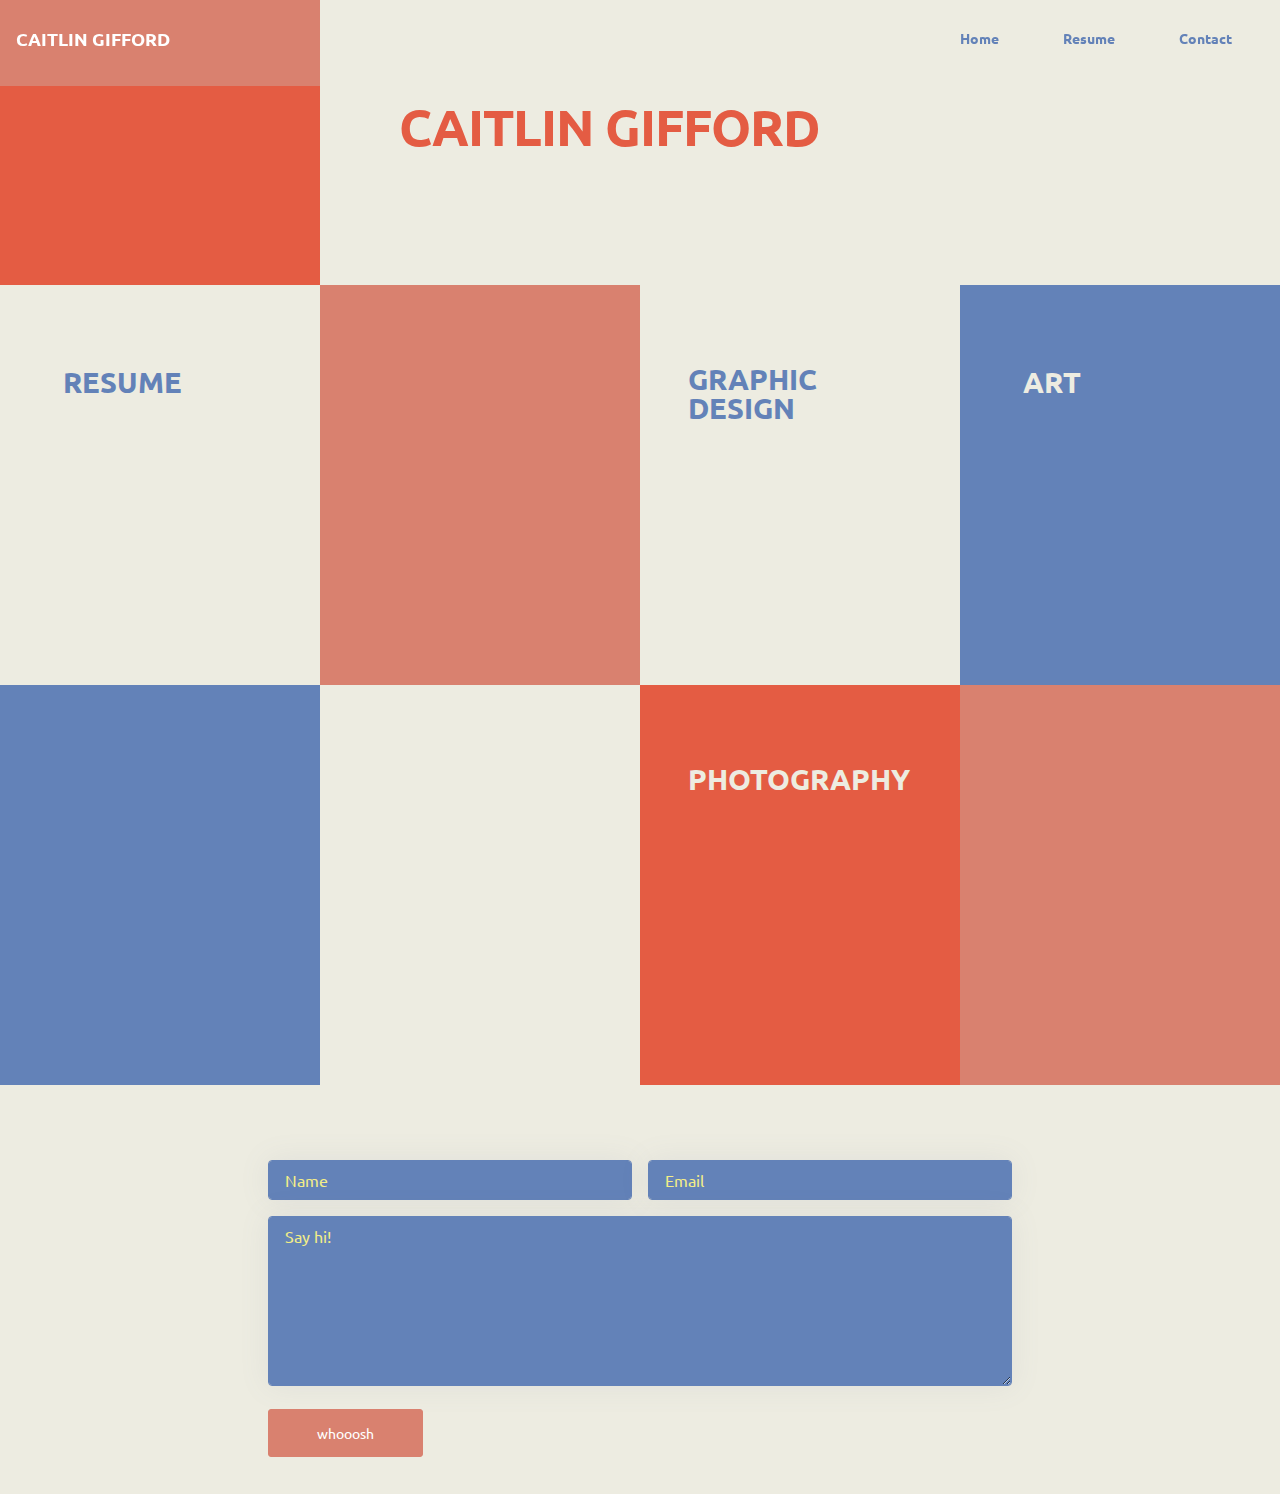
==== index.html @ 1c70c298 "create github pages" ====
<!DOCTYPE html>
<html  >
<head>
  <!-- Site made with Mobirise Website Builder v4.12.3, https://mobirise.com -->
  <meta charset="UTF-8">
  <meta http-equiv="X-UA-Compatible" content="IE=edge">
  <meta name="generator" content="Mobirise v4.12.3, mobirise.com">
  <meta name="viewport" content="width=device-width, initial-scale=1, minimum-scale=1">
  <link rel="shortcut icon" href="assets/images/favicon-caitlingifforddesign-01-2.png" type="image/x-icon">
  <meta name="description" content="Caitlin Gifford Art and Design ">
  
  
  <title>Home</title>
  <link rel="stylesheet" href="assets/tether/tether.min.css">
  <link rel="stylesheet" href="assets/bootstrap/css/bootstrap.min.css">
  <link rel="stylesheet" href="assets/bootstrap/css/bootstrap-grid.min.css">
  <link rel="stylesheet" href="assets/bootstrap/css/bootstrap-reboot.min.css">
  <link rel="stylesheet" href="assets/dropdown/css/style.css">
  <link rel="stylesheet" href="assets/theme/css/style.css">
  <link rel="preload" as="style" href="assets/mobirise/css/mbr-additional.css"><link rel="stylesheet" href="assets/mobirise/css/mbr-additional.css" type="text/css">
  
  
  
</head>
<body>
  <section class="menu cid-rwG64JC5c0" once="menu" id="menu01-17">

    

    <nav class="navbar navbar-expand beta-menu navbar-dropdown align-items-center navbar-fixed-top navbar-toggleable-sm bg-color transparent">
        <button class="navbar-toggler navbar-toggler-right" type="button" data-toggle="collapse" data-target="#navbarSupportedContent" aria-controls="navbarSupportedContent" aria-expanded="false" aria-label="Toggle navigation">
            <div class="hamburger">
                <span></span>
                <span></span>
                <span></span>
                <span></span>
            </div>
        </button>
        <div class="menu-logo">
            <div class="navbar-brand">
                
                <span class="mbr-regular navbar-caption-wrap"><a class="navbar-caption text-white display-7" href="index.html">CAITLIN GIFFORD</a></span>
            </div>
        </div>
        <div class="collapse navbar-collapse" id="navbarSupportedContent">
            <ul class="navbar-nav nav-dropdown nav-right" data-app-modern-menu="true"><li class="nav-item">
                    <a class="nav-link link text-info display-4" href="index.html">Home
                    </a>
                </li>
                
                <li class="nav-item">
                    <a class="nav-link link text-info display-4" href="page1.html">Resume</a>
                </li>
                
                <li class="nav-item">
                    <a class="nav-link link text-info display-4" href="index.html#extForm7-o">Contact
                    </a>
                </li></ul>
            
        </div>
    </nav>
</section>

<section class="header1 cid-s1j4VGGjgh" id="header005-0">
    
    
    <div class="back"></div>
    <div class="container-fluid">
        <div class="row">
            <div class="col-lg-9 block">
                <div class="content-wrapper align-left">
                    
                    <div class="content">
                        
                        <h1 class="mbr-section-title mbr-semibold mbr-black pb-4 mbr-fonts-style display-1">CAITLIN GIFFORD</h1>

                        
                        
                    </div>
                </div>
            </div>
        </div>
    </div>
</section>

<section class="header1 cid-rpSdrHNrVV" id="features002-2g">
    
    
    <div class="container-fluid">
        <div class="row">
            <div class="col-lg-3 col-md-12 block1 align-left">
                <div class="block1-over"></div>
                <div class="content-block">
                    <h3 class="mbr-section-subtitle block1-subtitle mbr-medium mbr-black pb-2 mbr-fonts-style display-4"></h3>
                    <h2 class="mbr-section-title block1-title mbr-semibold mbr-black pb-4 mbr-fonts-style display-2"><a href="page1.html"><strong>RESUME</strong></a></h2>
                    
                    
                </div>
            </div>


            <div class="col-lg-6 col-md-12 col align-left">
                <div class="overlay-wrapper">
                    <div class="overlay"></div>
                    <div class="img-content">

                    </div>
                </div>


                <div class="box-content">
                    <div class="content1">
                        <h4 class="box-title2 mbr-medium mbr-white pb-2 mbr-fonts-style display-7"></h4>
                        <h3 class="box-text2 mbr-regular mbr-white pb-2 mbr-fonts-style display-2"><a href="page3.html"><strong>GRAPHIC DESIGN&nbsp;</strong></a></h3>
                    </div>
                </div>

            </div>

            <div class="col-lg-3 col-md-12 block2 align-left">
                <div class="block2-over"></div>
                <div class="content-block">
                    <h3 class="mbr-section-subtitle block2-subtitle mbr-medium mbr-black pb-2 mbr-fonts-style display-4"></h3>
                    <h2 class="mbr-section-title block2-title mbr-semibold mbr-black pb-4 mbr-fonts-style display-2"><a href="page2.html" class="text-secondary"><strong>ART</strong></a></h2>
                    
                    
                </div>
            </div>


        </div>
    </div>
</section>

<section class="header1 cid-s1pB0xmTWx" id="features002-m">
    
    
    <div class="container-fluid">
        <div class="row">
            <div class="col-lg-3 col-md-12 block1 align-left">
                <div class="block1-over"></div>
                <div class="content-block">
                    <h3 class="mbr-section-subtitle block1-subtitle mbr-medium mbr-black pb-2 mbr-fonts-style display-4"></h3>
                    <h2 class="mbr-section-title block1-title mbr-semibold mbr-black pb-4 mbr-fonts-style display-2"></h2>
                    
                    
                </div>
            </div>


            <div class="col-lg-6 col-md-12 col align-left">
                <div class="overlay-wrapper">
                    <div class="overlay"></div>
                    <div class="img-content">

                    </div>
                </div>


                <div class="box-content">
                    <div class="content1">
                        <h4 class="box-title2 mbr-medium mbr-white pb-2 mbr-fonts-style display-7"></h4>
                        <h3 class="box-text2 mbr-regular mbr-white pb-2 mbr-fonts-style display-2"><a href="page4.html" class="text-secondary"><strong>PHOTOGRAPHY&nbsp;</strong></a></h3>
                    </div>
                </div>

            </div>

            <div class="col-lg-3 col-md-12 block2 align-left">
                <div class="block2-over"></div>
                <div class="content-block">
                    <h3 class="mbr-section-subtitle block2-subtitle mbr-medium mbr-black pb-2 mbr-fonts-style display-4"></h3>
                    <h2 class="mbr-section-title block2-title mbr-semibold mbr-black pb-4 mbr-fonts-style display-2"></h2>
                    
                    
                </div>
            </div>


        </div>
    </div>
</section>

<section class="extForm cid-s1pKgUX7VY" id="extForm7-o">

    

    
    <div class="container">
        <div class="row main-row justify-content-center">
            <div class="col-sm-12 col-lg-8 col-md-6" data-form-type="formoid">
                <!---Formbuilder Form--->
                <form action="https://mobirise.com/" method="POST" class="mbr-form form-with-styler" data-form-title="My Mobirise Form"><input type="hidden" name="email" data-form-email="true" value="YUeRSfAEABxk+MjF9MO1iH1zHotUJWK3sCUIrBmjVXN9QDctt7824IEZAsTvA6Ivo+OPs8tyN3FuTp7xPEj3yEa+iIQTuWq/Oi/Jd8iZBHuQ1T+pbTKXSE/bW3TVcqjr.eL4cRX+epqL/TpnUzZILh96LIS01dT4Ep2S8Vpt0z4IGR+eZX6Mdc6tx3ExCYS8i8AF77+f47vpxjeq8NVHGY8sERDnj4ial8GG+r4kq3CIaRrPiSqk/H1ucD4bDtUEj">
                    <div class="row">
                        <div hidden="hidden" data-form-alert="" class="alert alert-success col-12">Thanks for filling out the form!</div>
                        <div hidden="hidden" data-form-alert-danger="" class="alert alert-danger col-12">
                        </div>
                    </div>
                    <div class="dragArea row">
                        <div class="col-md-12 col-lg-6 form-group" data-for="firstname">
                            <input type="text" name="firstname" placeholder="Name" data-form-field="First Name" required="required" class="form-control display-7" id="firstname-extForm7-o">
                        </div>
                        <div class="col-md-12 col-lg-6 form-group" data-for="email">
                            <input type="email" name="email" placeholder="Email" data-form-field="Email" required="required" class="form-control display-7" id="email-extForm7-o">
                        </div>
                        
                        
                        <div data-for="message" class="col-md-12 form-group">
                            <textarea name="message" placeholder="Say hi! " data-form-field="Message" class="form-control display-7" id="message-extForm7-o"></textarea>
                        </div>
                        <div class="col-md-12 input-group-btn"><button type="submit" class="btn btn-form btn-warning display-4">whooosh</button></div>
                    </div>
                </form><!---Formbuilder Form--->
            </div>
            
        </div>
   </div>
</section>


  <script src="assets/web/assets/jquery/jquery.min.js"></script>
  <script src="assets/popper/popper.min.js"></script>
  <script src="assets/tether/tether.min.js"></script>
  <script src="assets/bootstrap/js/bootstrap.min.js"></script>
  <script src="assets/smoothscroll/smooth-scroll.js"></script>
  <script src="assets/dropdown/js/nav-dropdown.js"></script>
  <script src="assets/dropdown/js/navbar-dropdown.js"></script>
  <script src="assets/touchswipe/jquery.touch-swipe.min.js"></script>
  <script src="assets/theme/js/script.js"></script>
  <script src="assets/formoid/formoid.min.js"></script>
  
  
</body>
</html>
---- assets/dropdown/css/style.css ----
.navbar-dropdown {
  left: 0;
  padding: 0;
  position: absolute;
  right: 0;
  top: 0;
  transition: all 0.45s ease;
  z-index: 1030;
  background: #282828; }
  .navbar-dropdown .navbar-logo {
    margin-right: 0.8rem;
    transition: margin 0.3s ease-in-out;
    vertical-align: middle; }
    .navbar-dropdown .navbar-logo img {
      height: 3.125rem;
      transition: all 0.3s ease-in-out; }
    .navbar-dropdown .navbar-logo.mbr-iconfont {
      font-size: 3.125rem;
      line-height: 3.125rem; }
  .navbar-dropdown .navbar-caption {
    font-weight: 700;
    white-space: normal;
    vertical-align: -4px;
    line-height: 3.125rem !important; }
    .navbar-dropdown .navbar-caption, .navbar-dropdown .navbar-caption:hover {
      color: inherit;
      text-decoration: none; }
  .navbar-dropdown .mbr-iconfont + .navbar-caption {
    vertical-align: -1px; }
  .navbar-dropdown.navbar-fixed-top {
    position: fixed; }
  .navbar-dropdown .navbar-brand span {
    vertical-align: -4px; }
  .navbar-dropdown.bg-color.transparent {
    background: none; }
  .navbar-dropdown.navbar-short .navbar-brand {
    padding: 0.625rem 0; }
    .navbar-dropdown.navbar-short .navbar-brand span {
      vertical-align: -1px; }
  .navbar-dropdown.navbar-short .navbar-caption {
    line-height: 2.375rem !important;
    vertical-align: -2px; }
  .navbar-dropdown.navbar-short .navbar-logo {
    margin-right: 0.5rem; }
    .navbar-dropdown.navbar-short .navbar-logo img {
      height: 2.375rem; }
    .navbar-dropdown.navbar-short .navbar-logo.mbr-iconfont {
      font-size: 2.375rem;
      line-height: 2.375rem; }
  .navbar-dropdown.navbar-short .mbr-table-cell {
    height: 3.625rem; }
  .navbar-dropdown .navbar-close {
    left: 0.6875rem;
    position: fixed;
    top: 0.75rem;
    z-index: 1000; }
  .navbar-dropdown .hamburger-icon {
    content: "";
    display: inline-block;
    vertical-align: middle;
    width: 16px;
    -webkit-box-shadow: 0 -6px 0 1px #282828,0 0 0 1px #282828,0 6px 0 1px #282828;
    -moz-box-shadow: 0 -6px 0 1px #282828,0 0 0 1px #282828,0 6px 0 1px #282828;
    box-shadow: 0 -6px 0 1px #282828,0 0 0 1px #282828,0 6px 0 1px #282828; }

.dropdown-menu .dropdown-toggle[data-toggle="dropdown-submenu"]::after {
  border-bottom: 0.35em solid transparent;
  border-left: 0.35em solid;
  border-right: 0;
  border-top: 0.35em solid transparent;
  margin-left: 0.3rem; }

.dropdown-menu .dropdown-item:focus {
  outline: 0; }

.nav-dropdown {
  font-size: 0.75rem;
  font-weight: 500;
  height: auto !important; }
  .nav-dropdown .nav-btn {
    padding-left: 1rem; }
  .nav-dropdown .link {
    margin: .667em 1.667em;
    font-weight: 500;
    padding: 0;
    transition: color .2s ease-in-out; }
    .nav-dropdown .link.dropdown-toggle {
      margin-right: 2.583em; }
      .nav-dropdown .link.dropdown-toggle::after {
        margin-left: .25rem;
        border-top: 0.35em solid;
        border-right: 0.35em solid transparent;
        border-left: 0.35em solid transparent;
        border-bottom: 0; }
      .nav-dropdown .link.dropdown-toggle[aria-expanded="true"] {
        margin: 0;
        padding: 0.667em 3.263em  0.667em 1.667em; }
  .nav-dropdown .link::after,
  .nav-dropdown .dropdown-item::after {
    color: inherit; }
  .nav-dropdown .btn {
    font-size: 0.75rem;
    font-weight: 700;
    letter-spacing: 0;
    margin-bottom: 0;
    padding-left: 1.25rem;
    padding-right: 1.25rem; }
  .nav-dropdown .dropdown-menu {
    border-radius: 0;
    border: 0;
    left: 0;
    margin: 0;
    padding-bottom: 1.25rem;
    padding-top: 1.25rem;
    position: relative; }
  .nav-dropdown .dropdown-submenu {
    margin-left: 0.125rem;
    top: 0; }
  .nav-dropdown .dropdown-item {
    font-weight: 500;
    line-height: 2;
    padding: 0.3846em 4.615em 0.3846em 1.5385em;
    position: relative;
    transition: color .2s ease-in-out, background-color .2s ease-in-out; }
    .nav-dropdown .dropdown-item::after {
      margin-top: -0.3077em;
      position: absolute;
      right: 1.1538em;
      top: 50%; }
    .nav-dropdown .dropdown-item:focus, .nav-dropdown .dropdown-item:hover {
      background: none; }

@media (max-width: 767px) {
  .nav-dropdown.navbar-toggleable-sm {
    bottom: 0;
    display: none;
    left: 0;
    overflow-x: hidden;
    position: fixed;
    top: 0;
    transform: translateX(-100%);
    -ms-transform: translateX(-100%);
    -webkit-transform: translateX(-100%);
    width: 18.75rem;
    z-index: 999; } }
.nav-dropdown.navbar-toggleable-xl {
  bottom: 0;
  display: none;
  left: 0;
  overflow-x: hidden;
  position: fixed;
  top: 0;
  transform: translateX(-100%);
  -ms-transform: translateX(-100%);
  -webkit-transform: translateX(-100%);
  width: 18.75rem;
  z-index: 999; }

.nav-dropdown-sm {
  display: block !important;
  overflow-x: hidden;
  overflow: auto;
  padding-top: 3.875rem; }
  .nav-dropdown-sm::after {
    content: "";
    display: block;
    height: 3rem;
    width: 100%; }
  .nav-dropdown-sm.collapse.in ~ .navbar-close {
    display: block !important; }
  .nav-dropdown-sm.collapsing, .nav-dropdown-sm.collapse.in {
    transform: translateX(0);
    -ms-transform: translateX(0);
    -webkit-transform: translateX(0);
    transition: all 0.25s ease-out;
    -webkit-transition: all 0.25s ease-out;
    background: #282828; }
  .nav-dropdown-sm.collapsing[aria-expanded="false"] {
    transform: translateX(-100%);
    -ms-transform: translateX(-100%);
    -webkit-transform: translateX(-100%); }
  .nav-dropdown-sm .nav-item {
    display: block;
    margin-left: 0 !important;
    padding-left: 0; }
  .nav-dropdown-sm .link,
  .nav-dropdown-sm .dropdown-item {
    border-top: 1px dotted rgba(255, 255, 255, 0.1);
    font-size: 0.8125rem;
    line-height: 1.6;
    margin: 0 !important;
    padding: 0.875rem 2.4rem 0.875rem 1.5625rem !important;
    position: relative;
    white-space: normal; }
    .nav-dropdown-sm .link:focus, .nav-dropdown-sm .link:hover,
    .nav-dropdown-sm .dropdown-item:focus,
    .nav-dropdown-sm .dropdown-item:hover {
      background: rgba(0, 0, 0, 0.2) !important;
      color: #c0a375; }
  .nav-dropdown-sm .nav-btn {
    position: relative;
    padding: 1.5625rem 1.5625rem 0 1.5625rem; }
    .nav-dropdown-sm .nav-btn::before {
      border-top: 1px dotted rgba(255, 255, 255, 0.1);
      content: "";
      left: 0;
      position: absolute;
      top: 0;
      width: 100%; }
    .nav-dropdown-sm .nav-btn + .nav-btn {
      padding-top: 0.625rem; }
      .nav-dropdown-sm .nav-btn + .nav-btn::before {
        display: none; }
  .nav-dropdown-sm .btn {
    padding: 0.625rem 0; }
  .nav-dropdown-sm .dropdown-toggle[data-toggle="dropdown-submenu"]::after {
    margin-left: .25rem;
    border-top: 0.35em solid;
    border-right: 0.35em solid transparent;
    border-left: 0.35em solid transparent;
    border-bottom: 0; }
  .nav-dropdown-sm .dropdown-toggle[data-toggle="dropdown-submenu"][aria-expanded="true"]::after {
    border-top: 0;
    border-right: 0.35em solid transparent;
    border-left: 0.35em solid transparent;
    border-bottom: 0.35em solid; }
  .nav-dropdown-sm .dropdown-menu {
    margin: 0;
    padding: 0;
    position: relative;
    top: 0;
    left: 0;
    width: 100%;
    border: 0;
    float: none;
    border-radius: 0;
    background: none; }
  .nav-dropdown-sm .dropdown-submenu {
    left: 100%;
    margin-left: 0.125rem;
    margin-top: -1.25rem;
    top: 0; }

.navbar-toggleable-sm .nav-dropdown .dropdown-menu {
  position: absolute; }

.navbar-toggleable-sm .nav-dropdown .dropdown-submenu {
  left: 100%;
  margin-left: 0.125rem;
  margin-top: -1.25rem;
  top: 0; }

.navbar-toggleable-sm.opened .nav-dropdown .dropdown-menu {
  position: relative; }

.navbar-toggleable-sm.opened .nav-dropdown .dropdown-submenu {
  left: 0;
  margin-left: 00rem;
  margin-top: 0rem;
  top: 0; }

.is-builder .nav-dropdown.collapsing {
  transition: none !important; }

/*# sourceMappingURL=style.css.map */
---- assets/theme/css/style.css ----
.engine {
	position: absolute;
	text-indent: -2400px;
	text-align: center;
	padding: 0;
	top: 0;
	left: -2400px;
}/*!
 * Mobirise v4 theme (https://mobirise.com/)
 * Copyright 2017 Mobirise
 */
section {
  background-color: #eeeeee;
}

section,
.container,
.container-fluid {
  position: relative;
  word-wrap: break-word;
}

.form-control:focus {
  box-shadow: none;
}

:focus {
  outline: none;
}

a.mbr-iconfont:hover {
  text-decoration: none;
}

.article .lead p,
.article .lead ul,
.article .lead ol,
.article .lead pre,
.article .lead blockquote {
  margin-bottom: 0;
}

a {
  font-style: normal;
  font-weight: 400;
  cursor: pointer;
}

a, a:hover {
  text-decoration: none;
}

figure {
  margin-bottom: 0;
}

body {
  color: #232323;
}

h1,
h2,
h3,
h4,
h5,
h6,
.h1,
.h2,
.h3,
.h4,
.h5,
.h6,
.display-1,
.display-2,
.display-3,
.display-4 {
  line-height: 1;
  word-break: break-word;
  word-wrap: break-word;
}

b,
strong {
  font-weight: bold;
}

blockquote {
  padding: 10px 0 10px 20px;
  position: relative;
  border-left: 2px solid;
  border-color: #ff3366;
}

input:-webkit-autofill, input:-webkit-autofill:hover, input:-webkit-autofill:focus, input:-webkit-autofill:active {
  transition-delay: 9999s;
  transition-property: background-color, color;
}

textarea[type="hidden"] {
  display: none;
}

body {
  position: relative;
}

section {
  background-position: 50% 50%;
  background-repeat: no-repeat;
  background-size: cover;
}

section .mbr-background-video,
section .mbr-background-video-preview {
  position: absolute;
  bottom: 0;
  left: 0;
  right: 0;
  top: 0;
}

.hidden {
  visibility: hidden;
}

.mbr-z-index20 {
  z-index: 20;
}

/*! Base colors */
.mbr-white {
  color: #ffffff;
}

.mbr-black {
  color: #333333;
}

.mbr-bg-white {
  background-color: #ffffff;
}

.mbr-bg-black {
  background-color: #000000;
}

/*! Text-aligns */
.align-left {
  text-align: left;
}

.align-center {
  text-align: center;
}

.align-right {
  text-align: right;
}

@media (max-width: 767px) {
  .align-left,
  .align-center,
  .align-right,
  .mbr-section-btn,
  .mbr-section-title {
    text-align: center;
  }
}

/*! Font-weight  */
.mbr-light {
  font-weight: 300;
}

.mbr-regular {
  font-weight: 400;
}

.mbr-medium {
  font-weight: 500;
}

.mbr-semibold {
  font-weight: 600;
}

.mbr-bold {
  font-weight: 700;
}

/*! Media  */
.media-size-item {
  -moz-flex: 1 1 auto;
  -o-flex: 1 1 auto;
  flex: 1 1 auto;
}

.media-content {
  flex-basis: 100%;
}

.media-container-row {
  display: flex;
  flex-direction: row;
  flex-wrap: wrap;
  justify-content: center;
  align-content: center;
  align-items: start;
}

.media-container-row .media-size-item {
  width: 400px;
}

.media-container-column {
  display: flex;
  flex-direction: column;
  flex-wrap: wrap;
  justify-content: center;
  align-content: center;
  align-items: stretch;
}

.media-container-column > * {
  width: 100%;
}

@media (min-width: 992px) {
  .media-container-row {
    flex-wrap: nowrap;
  }
}

figure {
  overflow: hidden;
}

figure[mbr-media-size] {
  transition: width 0.1s;
}

.mbr-figure img,
.mbr-figure iframe {
  display: block;
  width: 100%;
}

.card {
  background-color: transparent;
  border: none;
}

.card-img {
  text-align: center;
  flex-shrink: 0;
  -webkit-flex-shrink: 0;
}

.media {
  max-width: 100%;
  margin: 0 auto;
}

.mbr-figure {
  -ms-grid-row-align: center;
  align-self: center;
}

.media-container > div {
  max-width: 100%;
}

.mbr-figure img,
.card-img img {
  width: 100%;
}

@media (max-width: 991px) {
  .media-size-item {
    width: auto !important;
  }
  .media {
    width: auto;
  }
  .mbr-figure {
    width: 100% !important;
  }
}

/*! Buttons */
.mbr-section-btn {
  margin-left: -.25rem;
  margin-right: -.25rem;
  font-size: 0;
}

nav .mbr-section-btn {
  margin-left: 0rem;
  margin-right: 0rem;
}

/*! Btn icon margin */
.btn .mbr-iconfont,
.btn.btn-sm .mbr-iconfont {
  cursor: pointer;
  margin-right: 0.5rem;
}

.btn.btn-md .mbr-iconfont,
.btn.btn-md .mbr-iconfont {
  margin-right: 0.8rem;
}

[type="submit"] {
  -webkit-appearance: none;
}

/*! Full-screen */
.mbr-fullscreen .mbr-overlay {
  min-height: 100vh;
}

.mbr-fullscreen {
  display: flex;
  display: -moz-flex;
  display: -ms-flex;
  display: -o-flex;
  align-items: center;
  -webkit-align-items: center;
  min-height: 100vh;
  padding-top: 3rem;
  padding-bottom: 3rem;
}

/*! Map */
.map {
  height: 25rem;
  position: relative;
}

.map iframe {
  width: 100%;
  height: 100%;
}

/* Form */
.form-asterisk {
  font-family: initial;
  position: absolute;
  top: -2px;
  font-weight: normal;
}

/*! Scroll to top arrow */
.mbr-arrow-up {
  bottom: 25px;
  right: 90px;
  position: fixed;
  text-align: right;
  z-index: 5000;
  color: #ffffff;
  font-size: 32px;
  transform: rotate(180deg);
  -webkit-transform: rotate(180deg);
}

.mbr-arrow-up a {
  background: rgba(0, 0, 0, 0.2);
  border-radius: 3px;
  color: #fff;
  display: inline-block;
  height: 60px;
  width: 60px;
  outline-style: none !important;
  position: relative;
  text-decoration: none;
  transition: all .3s ease-in-out;
  cursor: pointer;
  text-align: center;
}

.mbr-arrow-up a:hover {
  background-color: rgba(0, 0, 0, 0.4);
}

.mbr-arrow-up a i {
  line-height: 60px;
}

.mbr-arrow-up-icon {
  display: block;
  color: #fff;
}

.mbr-arrow-up-icon::before {
  content: "\203a";
  display: inline-block;
  font-family: serif;
  font-size: 32px;
  line-height: 1;
  font-style: normal;
  position: relative;
  top: 6px;
  left: -4px;
  -webkit-transform: rotate(-90deg);
  transform: rotate(-90deg);
}

/*! Arrow Down */
.mbr-arrow {
  position: absolute;
  bottom: 45px;
  left: 50%;
  width: 60px;
  height: 60px;
  cursor: pointer;
  background-color: rgba(80, 80, 80, 0.5);
  border-radius: 50%;
  -webkit-transform: translateX(-50%);
  transform: translateX(-50%);
}

.mbr-arrow > a {
  display: inline-block;
  text-decoration: none;
  outline-style: none;
  -webkit-animation: arrowdown 1.7s ease-in-out infinite;
  animation: arrowdown 1.7s ease-in-out infinite;
}

.mbr-arrow > a > i {
  position: absolute;
  top: -2px;
  left: 15px;
  font-size: 2rem;
}

@keyframes arrowdown {
  0% {
    transform: translateY(0px);
    -webkit-transform: translateY(0px);
  }
  50% {
    transform: translateY(-5px);
    -webkit-transform: translateY(-5px);
  }
  100% {
    transform: translateY(0px);
    -webkit-transform: translateY(0px);
  }
}

@-webkit-keyframes arrowdown {
  0% {
    transform: translateY(0px);
    -webkit-transform: translateY(0px);
  }
  50% {
    transform: translateY(-5px);
    -webkit-transform: translateY(-5px);
  }
  100% {
    transform: translateY(0px);
    -webkit-transform: translateY(0px);
  }
}

@media (max-width: 500px) {
  .mbr-arrow-up {
    left: 50%;
    right: auto;
    transform: translateX(-50%) rotate(180deg);
    -webkit-transform: translateX(-50%) rotate(180deg);
  }
}

/*Gradients animation*/
@keyframes gradient-animation {
  from {
    background-position: 0% 100%;
    -webkit-animation-timing-function: ease-in-out;
            animation-timing-function: ease-in-out;
  }
  to {
    background-position: 100% 0%;
    -webkit-animation-timing-function: ease-in-out;
            animation-timing-function: ease-in-out;
  }
}

@-webkit-keyframes gradient-animation {
  from {
    background-position: 0% 100%;
    -webkit-animation-timing-function: ease-in-out;
            animation-timing-function: ease-in-out;
  }
  to {
    background-position: 100% 0%;
    -webkit-animation-timing-function: ease-in-out;
            animation-timing-function: ease-in-out;
  }
}

.bg-gradient {
  background-size: 200% 200%;
  animation: gradient-animation 5s infinite alternate;
  -webkit-animation: gradient-animation 5s infinite alternate;
}

.menu .navbar-brand {
  display: -webkit-flex;
}

.menu .navbar-brand span {
  display: flex;
  display: -webkit-flex;
}

.menu .navbar-brand .navbar-caption-wrap {
  display: -webkit-flex;
}

.menu .navbar-brand .navbar-logo img {
  display: -webkit-flex;
}

@media (min-width: 768px) and (max-width: 991px) {
  .menu .navbar-toggleable-sm .navbar-nav {
    display: -ms-flexbox;
  }
}

@media (min-width: 992px) {
  .menu .navbar-nav.nav-dropdown {
    display: -webkit-flex;
  }
  .menu .navbar-toggleable-sm .navbar-collapse {
    display: -webkit-flex !important;
  }
}

@media (max-width: 767px) {
  .menu .navbar-collapse {
    max-height: 80vh;
  }
  .menu .dropdown-menu {
    max-height: 60vh;
  }
}

.navbar {
  display: -webkit-flex;
  -webkit-flex-wrap: wrap;
  -webkit-align-items: center;
  -webkit-justify-content: space-between;
}

.navbar-collapse {
  -webkit-flex-basis: 100%;
  -webkit-flex-grow: 1;
  -webkit-align-items: center;
  max-height: 93.5vh;
}

.navbar-collapse.show {
  overflow: auto;
}

.nav-dropdown .link {
  padding: .667em 1.667em !important;
  margin: 0 !important;
}

.nav {
  display: -webkit-flex;
  -webkit-flex-wrap: wrap;
}

.row {
  display: -webkit-flex;
  -webkit-flex-wrap: wrap;
}

.justify-content-center {
  -webkit-justify-content: center;
}

.form-inline {
  display: -webkit-flex;
  -webkit-align-items: center;
}

.card-wrapper {
  -webkit-flex: 1;
}

.carousel-control {
  z-index: 10;
  display: -webkit-flex;
  -webkit-align-items: center;
  -webkit-justify-content: center;
}

.carousel-controls {
  display: -webkit-flex;
}

.media {
  display: -webkit-flex;
}

.jq-selectbox__select {
  padding: 1.07em .5em;
  position: absolute;
  top: 0;
  left: 0;
  width: 100%;
}

.jq-selectbox__dropdown {
  position: absolute;
  top: 100%;
  left: 0 !important;
  width: 100% !important;
}

.jq-selectbox__trigger-arrow {
  -webkit-transform: translateY(-50%);
          transform: translateY(-50%);
}

.jq-selectbox li {
  padding: 1.07em .5em;
}

input[type="range"] {
  padding-left: 0 !important;
  padding-right: 0 !important;
}

.mbr-background-video {
  pointer-events: none;
}

.modal-dialog,
.modal-content {
  height: 100%;
}

.modal-dialog .carousel-inner {
  height: calc(100vh - 1.75rem);
}

@media (max-width: 575px) {
  .modal-dialog .carousel-inner {
    height: calc(100vh - 1rem);
  }
}

.carousel-item {
  text-align: center;
}

.carousel-item img {
  margin: auto;
}

.navbar-toggler {
  align-self: flex-start;
  padding: 0.25rem 0.75rem;
  font-size: 1.25rem;
  line-height: 1;
  background: transparent;
  border: 1px solid transparent;
  border-radius: 0.25rem;
}

.navbar-toggler:focus,
.navbar-toggler:hover {
  text-decoration: none;
}

.navbar-toggler-icon {
  display: inline-block;
  width: 1.5em;
  height: 1.5em;
  vertical-align: middle;
  content: "";
  background: no-repeat center center;
  background-size: 100% 100%;
}

.navbar-toggler-left {
  position: absolute;
  left: 1rem;
}

.navbar-toggler-right {
  position: absolute;
  right: 1rem;
}

@media (max-width: 575px) {
  .navbar-toggleable .navbar-nav .dropdown-menu {
    position: static;
    float: none;
  }
  .navbar-toggleable > .container {
    padding-right: 0;
    padding-left: 0;
  }
}

@media (min-width: 576px) {
  .navbar-toggleable {
    flex-direction: row;
    flex-wrap: nowrap;
    align-items: center;
  }
  .navbar-toggleable .navbar-nav {
    flex-direction: row;
  }
  .navbar-toggleable .navbar-nav .nav-link {
    padding-right: .5rem;
    padding-left: .5rem;
  }
  .navbar-toggleable > .container {
    display: flex;
    flex-wrap: nowrap;
    align-items: center;
  }
  .navbar-toggleable .navbar-collapse {
    display: flex !important;
    width: 100%;
  }
  .navbar-toggleable .navbar-toggler {
    display: none;
  }
}

@media (max-width: 767px) {
  .navbar-toggleable-sm .navbar-nav .dropdown-menu {
    position: static;
    float: none;
  }
  .navbar-toggleable-sm > .container {
    padding-right: 0;
    padding-left: 0;
  }
}

@media (min-width: 768px) {
  .navbar-toggleable-sm {
    flex-direction: row;
    flex-wrap: nowrap;
    align-items: center;
  }
  .navbar-toggleable-sm .navbar-nav {
    flex-direction: row;
  }
  .navbar-toggleable-sm .navbar-nav .nav-link {
    padding-right: .5rem;
    padding-left: .5rem;
  }
  .navbar-toggleable-sm > .container {
    display: flex;
    flex-wrap: nowrap;
    align-items: center;
  }
  .navbar-toggleable-sm .navbar-collapse {
    display: none;
    width: 100%;
  }
  .navbar-toggleable-sm .navbar-toggler {
    display: none;
  }
}

@media (max-width: 991px) {
  .navbar-toggleable-md .navbar-nav .dropdown-menu {
    position: static;
    float: none;
  }
  .navbar-toggleable-md > .container {
    padding-right: 0;
    padding-left: 0;
  }
}

@media (min-width: 992px) {
  .navbar-toggleable-md {
    flex-direction: row;
    flex-wrap: nowrap;
    align-items: center;
  }
  .navbar-toggleable-md .navbar-nav {
    flex-direction: row;
  }
  .navbar-toggleable-md .navbar-nav .nav-link {
    padding-right: .5rem;
    padding-left: .5rem;
  }
  .navbar-toggleable-md > .container {
    display: flex;
    flex-wrap: nowrap;
    align-items: center;
  }
  .navbar-toggleable-md .navbar-collapse {
    display: flex !important;
    width: 100%;
  }
  .navbar-toggleable-md .navbar-toggler {
    display: none;
  }
}

@media (max-width: 1199px) {
  .navbar-toggleable-lg .navbar-nav .dropdown-menu {
    position: static;
    float: none;
  }
  .navbar-toggleable-lg > .container {
    padding-right: 0;
    padding-left: 0;
  }
}

@media (min-width: 1200px) {
  .navbar-toggleable-lg {
    flex-direction: row;
    flex-wrap: nowrap;
    align-items: center;
  }
  .navbar-toggleable-lg .navbar-nav {
    flex-direction: row;
  }
  .navbar-toggleable-lg .navbar-nav .nav-link {
    padding-right: .5rem;
    padding-left: .5rem;
  }
  .navbar-toggleable-lg > .container {
    display: flex;
    flex-wrap: nowrap;
    align-items: center;
  }
  .navbar-toggleable-lg .navbar-collapse {
    display: flex !important;
    width: 100%;
  }
  .navbar-toggleable-lg .navbar-toggler {
    display: none;
  }
}

.navbar-toggleable-xl {
  flex-direction: row;
  flex-wrap: nowrap;
  align-items: center;
}

.navbar-toggleable-xl .navbar-nav .dropdown-menu {
  position: static;
  float: none;
}

.navbar-toggleable-xl > .container {
  padding-right: 0;
  padding-left: 0;
}

.navbar-toggleable-xl .navbar-nav {
  flex-direction: row;
}

.navbar-toggleable-xl .navbar-nav .nav-link {
  padding-right: .5rem;
  padding-left: .5rem;
}

.navbar-toggleable-xl > .container {
  display: flex;
  flex-wrap: nowrap;
  align-items: center;
}

.navbar-toggleable-xl .navbar-collapse {
  display: flex !important;
  width: 100%;
}

.navbar-toggleable-xl .navbar-toggler {
  display: none;
}

.card-img {
  width: auto;
}

.menu .navbar.collapsed:not(.beta-menu) {
  flex-direction: column;
}

.carousel-item.active,
.carousel-item-next,
.carousel-item-prev {
  display: flex;
}

.note-air-layout .dropup .dropdown-menu,
.note-air-layout .navbar-fixed-bottom .dropdown .dropdown-menu {
  bottom: initial !important;
}

html,
body {
  height: auto;
  min-height: 100vh;
}

.dropup .dropdown-toggle::after {
  display: none;
}

body {
  font-style: normal;
  line-height: 1.5;
}

.mbr-section-title {
  font-style: normal;
  line-height: 1.2;
}

.mbr-section-subtitle {
  line-height: 1.3;
}

.mbr-text {
  font-style: normal;
  line-height: 1.5;
}

.mbr-section-btn .btn {
  font-weight: 500;
  border-width: 2px;
  font-style: normal;
  margin: .4rem .8rem;
  border-radius: 0px;
  justify-content: space-between;
  white-space: normal;
  transition: all .3s ease-in-out;
  display: inline-flex;
  align-items: center;
  word-break: break-word;
  -webkit-align-items: center;
  display: -webkit-inline-flex;
}

.mbr-section-btn .btn .mbr-iconfont {
  order: 2;
  transition: all 0.6s;
}

.mbr-section-btn .btn:hover .mbr-iconfont {
  margin-right: -0.6rem;
}

.btn-form {
  border-radius: 0;
}

.btn-form:hover {
  cursor: pointer;
}

form .btn .mbr-iconfont {
  margin-right: 0;
}

.btn-sm {
  font-weight: 500;
  transition: all .3s ease-in-out;
}

.btn-md {
  font-weight: 500;
  margin: .4rem .8rem !important;
  transition: all .3s ease-in-out;
}

.btn-lg {
  font-weight: 500;
  padding: 1.6rem 2rem !important;
  margin: .4rem .8rem !important;
  transition: all .3s ease-in-out;
}

#scrollToTop a i:before {
  content: '';
  position: absolute;
  height: 40%;
  top: 25%;
  background: #fff;
  width: 2px;
  left: calc(50% - 1px);
}

#scrollToTop a i:after {
  content: '';
  position: absolute;
  display: block;
  border-top: 2px solid #fff;
  border-right: 2px solid #fff;
  width: 40%;
  height: 40%;
  left: 30%;
  bottom: 30%;
  transform: rotate(135deg);
  -webkit-transform: rotate(135deg);
}

/* Others*/
.note-check a[data-value=Rubik] {
  font-style: normal;
}

.mbr-arrow a {
  color: #ffffff;
}

@media (max-width: 767px) {
  .mbr-arrow {
    display: none;
  }
}

.form-control-label {
  position: relative;
  cursor: pointer;
  margin-bottom: .357em;
  padding: 0;
}

.alert {
  color: #ffffff;
  border-radius: 0;
  border: 0;
  font-size: .875rem;
  line-height: 1.5;
  margin-bottom: 1.875rem;
  padding: 1.25rem;
  position: relative;
}

.alert.alert-form::after {
  background-color: inherit;
  bottom: -7px;
  content: "";
  display: block;
  height: 14px;
  left: 50%;
  margin-left: -7px;
  position: absolute;
  transform: rotate(45deg);
  width: 14px;
  -webkit-transform: rotate(45deg);
}

.form-control {
  background-color: #f5f5f5;
  box-shadow: none;
  color: #565656;
  line-height: 1.43;
  min-height: 3.5em;
  padding: 1.07em .5em;
}

.form-control, .form-control:focus {
  border: 1px solid #e8e8e8;
}

.form-active .form-control:invalid {
  border-color: red;
}

.mbr-overlay {
  background-color: #000;
  bottom: 0;
  left: 0;
  opacity: .5;
  position: absolute;
  right: 0;
  top: 0;
  z-index: 0;
  pointer-events: none;
}

blockquote {
  font-style: italic;
  padding: 10px 0 10px 20px;
  font-size: 1.09rem;
  position: relative;
  border-width: 3px;
}

ul,
ol,
pre,
blockquote {
  margin-bottom: 2.3125rem;
}

pre {
  background: #f4f4f4;
  padding: 10px 24px;
  white-space: pre-wrap;
}

.inactive {
  -webkit-user-select: none;
  -moz-user-select: none;
  -ms-user-select: none;
  user-select: none;
  pointer-events: none;
  -webkit-user-drag: none;
  user-drag: none;
}

.mbr-section__comments .row {
  justify-content: center;
  -webkit-justify-content: center;
}

.up-z-index {
  z-index: 1000 !important;
}
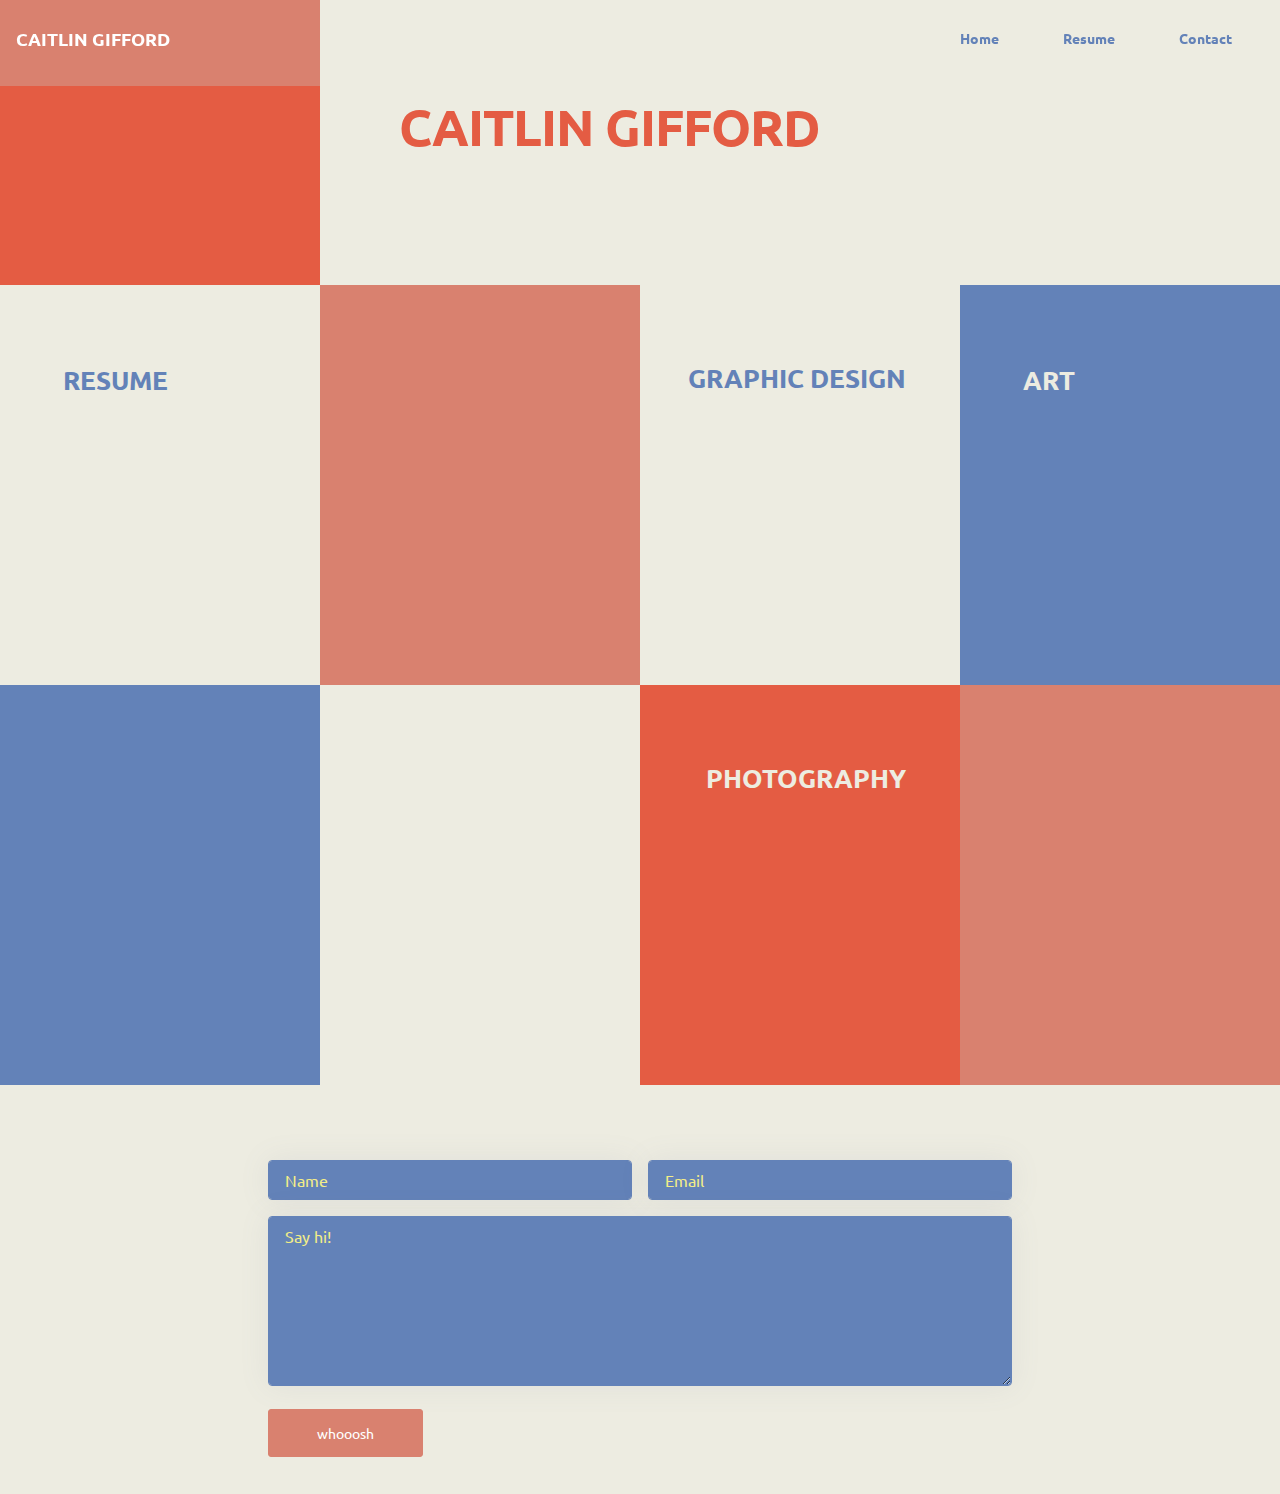
==== commit b697ee2b: "create github pages" ====
--- a/index.html
+++ b/index.html
@@ -44,16 +44,16 @@
         </div>
         <div class="collapse navbar-collapse" id="navbarSupportedContent">
             <ul class="navbar-nav nav-dropdown nav-right" data-app-modern-menu="true"><li class="nav-item">
-                    <a class="nav-link link text-info display-4" href="index.html">Home
+                    <a class="nav-link link text-primary display-4" href="index.html">Home
                     </a>
                 </li>
                 
                 <li class="nav-item">
-                    <a class="nav-link link text-info display-4" href="page1.html">Resume</a>
+                    <a class="nav-link link text-primary display-4" href="page1.html">Resume</a>
                 </li>
                 
                 <li class="nav-item">
-                    <a class="nav-link link text-info display-4" href="index.html#extForm7-o">Contact
+                    <a class="nav-link link text-primary display-4" href="index.html#extForm7-o">Contact
                     </a>
                 </li></ul>
             
@@ -190,7 +190,7 @@
         <div class="row main-row justify-content-center">
             <div class="col-sm-12 col-lg-8 col-md-6" data-form-type="formoid">
                 <!---Formbuilder Form--->
-                <form action="https://mobirise.com/" method="POST" class="mbr-form form-with-styler" data-form-title="My Mobirise Form"><input type="hidden" name="email" data-form-email="true" value="YUeRSfAEABxk+MjF9MO1iH1zHotUJWK3sCUIrBmjVXN9QDctt7824IEZAsTvA6Ivo+OPs8tyN3FuTp7xPEj3yEa+iIQTuWq/Oi/Jd8iZBHuQ1T+pbTKXSE/bW3TVcqjr.eL4cRX+epqL/TpnUzZILh96LIS01dT4Ep2S8Vpt0z4IGR+eZX6Mdc6tx3ExCYS8i8AF77+f47vpxjeq8NVHGY8sERDnj4ial8GG+r4kq3CIaRrPiSqk/H1ucD4bDtUEj">
+                <form action="https://mobirise.com/" method="POST" class="mbr-form form-with-styler" data-form-title="My Mobirise Form"><input type="hidden" name="email" data-form-email="true" value="F+aY9ncrqWZJN6nO9F0IMmNnAyiLmhPeBUZVkbIoxWuXBCnEKnaqG2kINtJf1rdXn7kqk/2/JtSpy0bgJEAeAHdxrnsfeg15DbD+mp49Qi7D9IhjFIfAXtP85L0TmWqh.ozrmNQ7bIGgso6Qv/Am4WDbBPdBfXGiWkt5UlH+X8YT2PGN9LQCpxNthRawqSw3tGlgx4Mo6RYjCIuHbziIP39ha/KmKkqcQ5k9d/ivBclBX5agUjh4fm44RqPSxNLWK">
                     <div class="row">
                         <div hidden="hidden" data-form-alert="" class="alert alert-success col-12">Thanks for filling out the form!</div>
                         <div hidden="hidden" data-form-alert-danger="" class="alert alert-danger col-12">
--- a/assets/mobirise/css/mbr-additional.css
+++ b/assets/mobirise/css/mbr-additional.css
@@ -17,10 +17,10 @@
 }
 .display-2 {
   font-family: 'Ubuntu', sans-serif;
-  font-size: 1.8rem;
+  font-size: 1.6rem;
 }
 .display-2 > .mbr-iconfont {
-  font-size: 2.88rem;
+  font-size: 2.56rem;
 }
 .display-4 {
   font-family: 'Ubuntu', sans-serif;
@@ -58,9 +58,9 @@
     line-height: calc( 1.4 * (1.77rem + (3.2 - 1.77) * ((100vw - 20rem) / (48 - 20))));
   }
   .display-2 {
-    font-size: 1.44rem;
-    font-size: calc( 1.28rem + (1.8 - 1.28) * ((100vw - 20rem) / (48 - 20)));
-    line-height: calc( 1.4 * (1.28rem + (1.8 - 1.28) * ((100vw - 20rem) / (48 - 20))));
+    font-size: 1.28rem;
+    font-size: calc( 1.21rem + (1.6 - 1.21) * ((100vw - 20rem) / (48 - 20)));
+    line-height: calc( 1.4 * (1.21rem + (1.6 - 1.21) * ((100vw - 20rem) / (48 - 20))));
   }
   .display-4 {
     font-size: 0.72rem;
@@ -97,7 +97,7 @@
   background-color: #d9816f !important;
 }
 .bg-info {
-  background-color: #6382b8 !important;
+  background-color: #edece1 !important;
 }
 .bg-warning {
   background-color: #d9816f !important;
@@ -147,23 +147,23 @@
 }
 .btn-info,
 .btn-info:active {
-  background-color: #6382b8 !important;
-  border-color: #6382b8 !important;
-  color: #ffffff !important;
+  background-color: #edece1 !important;
+  border-color: #edece1 !important;
+  color: #817d4e !important;
 }
 .btn-info:hover,
 .btn-info:focus,
 .btn-info.focus,
 .btn-info.active {
-  color: #ffffff !important;
-  background-color: #98acd0 !important;
-  border-color: #98acd0 !important;
+  color: #817d4e !important;
+  background-color: #ffffff !important;
+  border-color: #ffffff !important;
 }
 .btn-info.disabled,
 .btn-info:disabled {
-  color: #ffffff !important;
-  background-color: #98acd0 !important;
-  border-color: #98acd0 !important;
+  color: #817d4e !important;
+  background-color: #ffffff !important;
+  border-color: #ffffff !important;
 }
 .btn-success,
 .btn-success:active {
@@ -311,22 +311,22 @@
 .btn-info-outline,
 .btn-info-outline:active {
   background: none;
-  border-color: #39517c;
-  color: #39517c;
+  border-color: #c7c4a1;
+  color: #c7c4a1;
 }
 .btn-info-outline:hover,
 .btn-info-outline:focus,
 .btn-info-outline.focus,
 .btn-info-outline.active {
-  color: #ffffff;
-  background-color: #6382b8;
-  border-color: #6382b8;
+  color: #817d4e;
+  background-color: #edece1;
+  border-color: #edece1;
 }
 .btn-info-outline.disabled,
 .btn-info-outline:disabled {
-  color: #ffffff !important;
-  background-color: #6382b8 !important;
-  border-color: #6382b8 !important;
+  color: #817d4e !important;
+  background-color: #edece1 !important;
+  border-color: #edece1 !important;
 }
 .btn-success-outline,
 .btn-success-outline:active {
@@ -432,7 +432,7 @@
   color: #d9816f !important;
 }
 .text-info {
-  color: #6382b8 !important;
+  color: #edece1 !important;
 }
 .text-warning {
   color: #d9816f !important;
@@ -460,7 +460,7 @@
 }
 a.text-info:hover,
 a.text-info:focus {
-  color: #a9bad8 !important;
+  color: #ffffff !important;
 }
 a.text-warning:hover,
 a.text-warning:focus {
@@ -482,7 +482,7 @@
   background-color: #70c770;
 }
 .alert-info {
-  background-color: #6382b8;
+  background-color: #edece1;
 }
 .alert-warning {
   background-color: #d9816f;
@@ -516,7 +516,7 @@
 }
 .mbr-plan-header.bg-info .mbr-plan-subtitle,
 .mbr-plan-header.bg-info .mbr-plan-price-desc {
-  color: #bbc8e0;
+  color: #ffffff;
 }
 .mbr-plan-header.bg-warning .mbr-plan-subtitle,
 .mbr-plan-header.bg-warning .mbr-plan-price-desc {
@@ -1551,7 +1551,7 @@
 }
 .cid-rwG64JC5c0 .nav-link:hover,
 .cid-rwG64JC5c0 .dropdown-item:hover {
-  color: #d9816f !important;
+  color: #edece1 !important;
 }
 @media (min-width: 1500px) {
   .cid-rwG64JC5c0 .navbar-toggleable-sm .navbar-collapse {
@@ -1991,7 +1991,7 @@
 }
 .cid-rwG64JC5c0 .nav-link:hover,
 .cid-rwG64JC5c0 .dropdown-item:hover {
-  color: #d9816f !important;
+  color: #edece1 !important;
 }
 @media (min-width: 1500px) {
   .cid-rwG64JC5c0 .navbar-toggleable-sm .navbar-collapse {
@@ -2465,7 +2465,7 @@
 }
 .cid-rwG64JC5c0 .nav-link:hover,
 .cid-rwG64JC5c0 .dropdown-item:hover {
-  color: #d9816f !important;
+  color: #edece1 !important;
 }
 @media (min-width: 1500px) {
   .cid-rwG64JC5c0 .navbar-toggleable-sm .navbar-collapse {
@@ -3857,7 +3857,7 @@
 }
 .cid-rwG64JC5c0 .nav-link:hover,
 .cid-rwG64JC5c0 .dropdown-item:hover {
-  color: #d9816f !important;
+  color: #edece1 !important;
 }
 @media (min-width: 1500px) {
   .cid-rwG64JC5c0 .navbar-toggleable-sm .navbar-collapse {
@@ -4528,7 +4528,7 @@
 }
 .cid-rwG64JC5c0 .nav-link:hover,
 .cid-rwG64JC5c0 .dropdown-item:hover {
-  color: #d9816f !important;
+  color: #edece1 !important;
 }
 @media (min-width: 1500px) {
   .cid-rwG64JC5c0 .navbar-toggleable-sm .navbar-collapse {
@@ -5432,7 +5432,7 @@
 }
 .cid-rwG64JC5c0 .nav-link:hover,
 .cid-rwG64JC5c0 .dropdown-item:hover {
-  color: #d9816f !important;
+  color: #edece1 !important;
 }
 @media (min-width: 1500px) {
   .cid-rwG64JC5c0 .navbar-toggleable-sm .navbar-collapse {
@@ -6284,7 +6284,7 @@
 }
 .cid-rwG64JC5c0 .nav-link:hover,
 .cid-rwG64JC5c0 .dropdown-item:hover {
-  color: #d9816f !important;
+  color: #edece1 !important;
 }
 @media (min-width: 1500px) {
   .cid-rwG64JC5c0 .navbar-toggleable-sm .navbar-collapse {
@@ -6832,7 +6832,7 @@
 }
 .cid-rwG64JC5c0 .nav-link:hover,
 .cid-rwG64JC5c0 .dropdown-item:hover {
-  color: #d9816f !important;
+  color: #edece1 !important;
 }
 @media (min-width: 1500px) {
   .cid-rwG64JC5c0 .navbar-toggleable-sm .navbar-collapse {
--- a/assets/mobirise/css/mbr-additional.css
+++ b/assets/mobirise/css/mbr-additional.css
@@ -17,10 +17,10 @@
 }
 .display-2 {
   font-family: 'Ubuntu', sans-serif;
-  font-size: 1.8rem;
+  font-size: 1.6rem;
 }
 .display-2 > .mbr-iconfont {
-  font-size: 2.88rem;
+  font-size: 2.56rem;
 }
 .display-4 {
   font-family: 'Ubuntu', sans-serif;
@@ -58,9 +58,9 @@
     line-height: calc( 1.4 * (1.77rem + (3.2 - 1.77) * ((100vw - 20rem) / (48 - 20))));
   }
   .display-2 {
-    font-size: 1.44rem;
-    font-size: calc( 1.28rem + (1.8 - 1.28) * ((100vw - 20rem) / (48 - 20)));
-    line-height: calc( 1.4 * (1.28rem + (1.8 - 1.28) * ((100vw - 20rem) / (48 - 20))));
+    font-size: 1.28rem;
+    font-size: calc( 1.21rem + (1.6 - 1.21) * ((100vw - 20rem) / (48 - 20)));
+    line-height: calc( 1.4 * (1.21rem + (1.6 - 1.21) * ((100vw - 20rem) / (48 - 20))));
   }
   .display-4 {
     font-size: 0.72rem;
@@ -97,7 +97,7 @@
   background-color: #d9816f !important;
 }
 .bg-info {
-  background-color: #6382b8 !important;
+  background-color: #edece1 !important;
 }
 .bg-warning {
   background-color: #d9816f !important;
@@ -147,23 +147,23 @@
 }
 .btn-info,
 .btn-info:active {
-  background-color: #6382b8 !important;
-  border-color: #6382b8 !important;
-  color: #ffffff !important;
+  background-color: #edece1 !important;
+  border-color: #edece1 !important;
+  color: #817d4e !important;
 }
 .btn-info:hover,
 .btn-info:focus,
 .btn-info.focus,
 .btn-info.active {
-  color: #ffffff !important;
-  background-color: #98acd0 !important;
-  border-color: #98acd0 !important;
+  color: #817d4e !important;
+  background-color: #ffffff !important;
+  border-color: #ffffff !important;
 }
 .btn-info.disabled,
 .btn-info:disabled {
-  color: #ffffff !important;
-  background-color: #98acd0 !important;
-  border-color: #98acd0 !important;
+  color: #817d4e !important;
+  background-color: #ffffff !important;
+  border-color: #ffffff !important;
 }
 .btn-success,
 .btn-success:active {
@@ -311,22 +311,22 @@
 .btn-info-outline,
 .btn-info-outline:active {
   background: none;
-  border-color: #39517c;
-  color: #39517c;
+  border-color: #c7c4a1;
+  color: #c7c4a1;
 }
 .btn-info-outline:hover,
 .btn-info-outline:focus,
 .btn-info-outline.focus,
 .btn-info-outline.active {
-  color: #ffffff;
-  background-color: #6382b8;
-  border-color: #6382b8;
+  color: #817d4e;
+  background-color: #edece1;
+  border-color: #edece1;
 }
 .btn-info-outline.disabled,
 .btn-info-outline:disabled {
-  color: #ffffff !important;
-  background-color: #6382b8 !important;
-  border-color: #6382b8 !important;
+  color: #817d4e !important;
+  background-color: #edece1 !important;
+  border-color: #edece1 !important;
 }
 .btn-success-outline,
 .btn-success-outline:active {
@@ -432,7 +432,7 @@
   color: #d9816f !important;
 }
 .text-info {
-  color: #6382b8 !important;
+  color: #edece1 !important;
 }
 .text-warning {
   color: #d9816f !important;
@@ -460,7 +460,7 @@
 }
 a.text-info:hover,
 a.text-info:focus {
-  color: #a9bad8 !important;
+  color: #ffffff !important;
 }
 a.text-warning:hover,
 a.text-warning:focus {
@@ -482,7 +482,7 @@
   background-color: #70c770;
 }
 .alert-info {
-  background-color: #6382b8;
+  background-color: #edece1;
 }
 .alert-warning {
   background-color: #d9816f;
@@ -516,7 +516,7 @@
 }
 .mbr-plan-header.bg-info .mbr-plan-subtitle,
 .mbr-plan-header.bg-info .mbr-plan-price-desc {
-  color: #bbc8e0;
+  color: #ffffff;
 }
 .mbr-plan-header.bg-warning .mbr-plan-subtitle,
 .mbr-plan-header.bg-warning .mbr-plan-price-desc {
@@ -1551,7 +1551,7 @@
 }
 .cid-rwG64JC5c0 .nav-link:hover,
 .cid-rwG64JC5c0 .dropdown-item:hover {
-  color: #d9816f !important;
+  color: #edece1 !important;
 }
 @media (min-width: 1500px) {
   .cid-rwG64JC5c0 .navbar-toggleable-sm .navbar-collapse {
@@ -1991,7 +1991,7 @@
 }
 .cid-rwG64JC5c0 .nav-link:hover,
 .cid-rwG64JC5c0 .dropdown-item:hover {
-  color: #d9816f !important;
+  color: #edece1 !important;
 }
 @media (min-width: 1500px) {
   .cid-rwG64JC5c0 .navbar-toggleable-sm .navbar-collapse {
@@ -2465,7 +2465,7 @@
 }
 .cid-rwG64JC5c0 .nav-link:hover,
 .cid-rwG64JC5c0 .dropdown-item:hover {
-  color: #d9816f !important;
+  color: #edece1 !important;
 }
 @media (min-width: 1500px) {
   .cid-rwG64JC5c0 .navbar-toggleable-sm .navbar-collapse {
@@ -3857,7 +3857,7 @@
 }
 .cid-rwG64JC5c0 .nav-link:hover,
 .cid-rwG64JC5c0 .dropdown-item:hover {
-  color: #d9816f !important;
+  color: #edece1 !important;
 }
 @media (min-width: 1500px) {
   .cid-rwG64JC5c0 .navbar-toggleable-sm .navbar-collapse {
@@ -4528,7 +4528,7 @@
 }
 .cid-rwG64JC5c0 .nav-link:hover,
 .cid-rwG64JC5c0 .dropdown-item:hover {
-  color: #d9816f !important;
+  color: #edece1 !important;
 }
 @media (min-width: 1500px) {
   .cid-rwG64JC5c0 .navbar-toggleable-sm .navbar-collapse {
@@ -5432,7 +5432,7 @@
 }
 .cid-rwG64JC5c0 .nav-link:hover,
 .cid-rwG64JC5c0 .dropdown-item:hover {
-  color: #d9816f !important;
+  color: #edece1 !important;
 }
 @media (min-width: 1500px) {
   .cid-rwG64JC5c0 .navbar-toggleable-sm .navbar-collapse {
@@ -6284,7 +6284,7 @@
 }
 .cid-rwG64JC5c0 .nav-link:hover,
 .cid-rwG64JC5c0 .dropdown-item:hover {
-  color: #d9816f !important;
+  color: #edece1 !important;
 }
 @media (min-width: 1500px) {
   .cid-rwG64JC5c0 .navbar-toggleable-sm .navbar-collapse {
@@ -6832,7 +6832,7 @@
 }
 .cid-rwG64JC5c0 .nav-link:hover,
 .cid-rwG64JC5c0 .dropdown-item:hover {
-  color: #d9816f !important;
+  color: #edece1 !important;
 }
 @media (min-width: 1500px) {
   .cid-rwG64JC5c0 .navbar-toggleable-sm .navbar-collapse {
